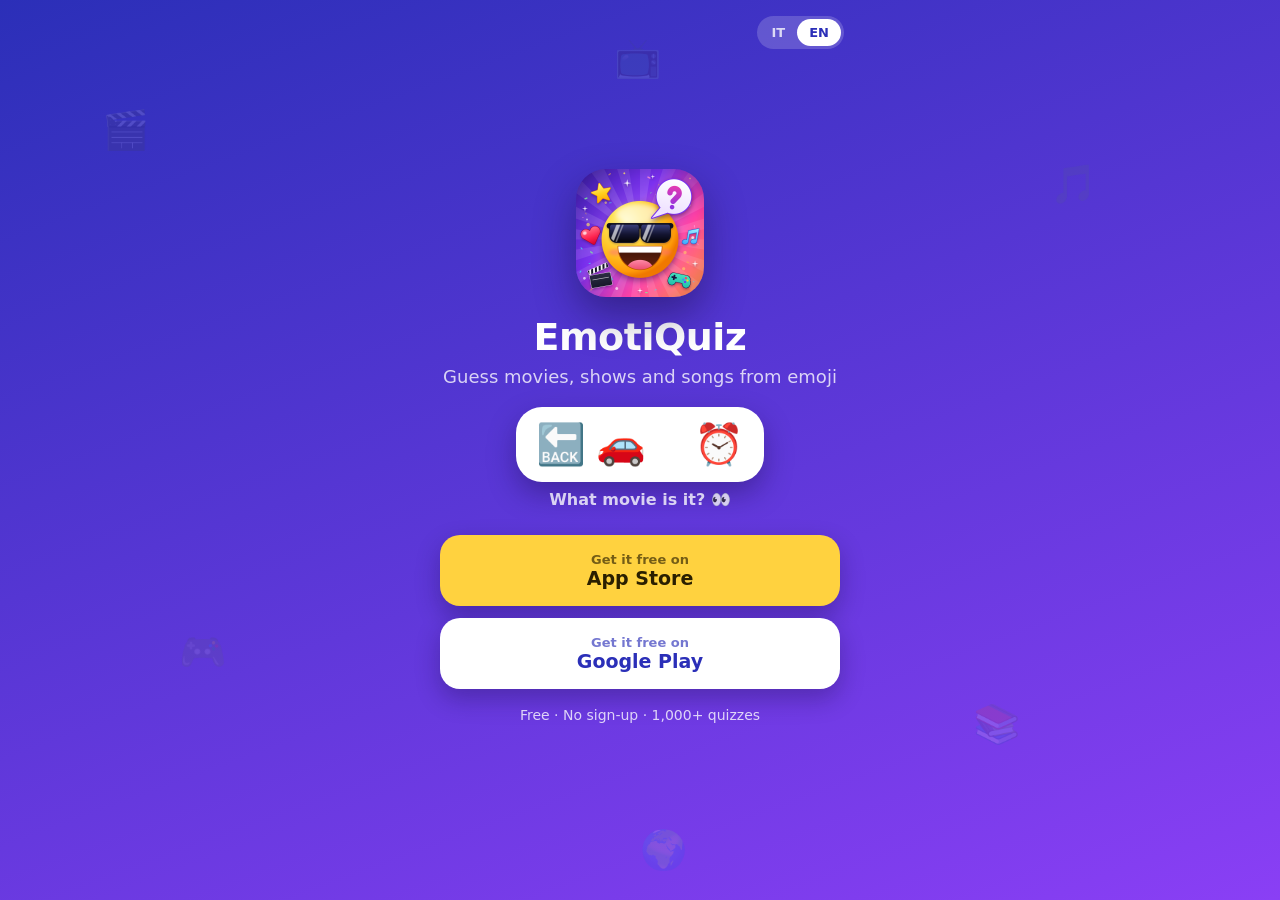
==== play.html @ 2ed98ac3 "Add link-in-bio page /play, real App Store link on the rebus page Co-Authored-By: Claude Sonnet 5.5 " ====
<!doctype html>
<html lang="en">
<head>
<meta charset="utf-8">
<meta name="viewport" content="width=device-width, initial-scale=1, viewport-fit=cover">
<title>EmotiQuiz · Play free</title>
<meta name="description" content="Guess movies, shows and songs from emoji. Indovina film, serie e canzoni dalle emoji.">
<meta property="og:title" content="EmotiQuiz · Guess it from the emoji">
<meta property="og:description" content="Indovina film, serie e canzoni dalle emoji. Free on iPhone and Android.">
<meta property="og:image" content="https://dadobdp.github.io/emotiquiz-icon.png">
<link rel="icon" href="emotiquiz-icon.png">
<style>
  :root { --a: #2b2fb8; --b: #8a3ff5; --fg: #fff; --soft: rgba(255,255,255,.78); }
  * { box-sizing: border-box; -webkit-tap-highlight-color: transparent; }
  html, body { height: 100%; }
  body {
    margin: 0; color: var(--fg); overflow-x: hidden;
    font-family: system-ui, -apple-system, "Segoe UI", Roboto, sans-serif;
    background: linear-gradient(160deg, var(--a), var(--b));
    background-attachment: fixed;
  }
  .drift { position: fixed; inset: 0; pointer-events: none; overflow: hidden; }
  .drift span { position: absolute; font-size: 38px; opacity: .14; animation: float 14s ease-in-out infinite; }
  @keyframes float { 50% { transform: translateY(-26px) rotate(8deg); } }
  main {
    position: relative; max-width: 440px; margin: 0 auto; text-align: center;
    padding: max(24px, env(safe-area-inset-top)) 20px max(32px, env(safe-area-inset-bottom));
    min-height: 100%; display: flex; flex-direction: column; justify-content: center;
  }
  .lang { position: absolute; top: max(16px, env(safe-area-inset-top)); right: 16px; display: flex;
          background: rgba(255,255,255,.18); border-radius: 999px; padding: 3px; }
  .lang button { all: unset; cursor: pointer; padding: 6px 12px; border-radius: 999px; font-size: 13px; font-weight: 800; color: var(--soft); }
  .lang button[aria-pressed="true"] { background: #fff; color: var(--a); }
  .icon { width: 128px; height: 128px; margin: 0 auto 18px; border-radius: 30px;
          box-shadow: 0 18px 40px rgba(20,10,60,.45); animation: pop .5s ease-out both; }
  @keyframes pop { from { transform: scale(.7); opacity: 0; } }
  h1 { margin: 0 0 6px; font-size: 38px; letter-spacing: -.5px; }
  .tag { margin: 0 0 18px; font-size: 18px; color: var(--soft); line-height: 1.35; }
  .plate { display: inline-flex; gap: 10px; background: #fff; border-radius: 26px; padding: 14px 20px;
           font-size: 40px; box-shadow: 0 12px 28px rgba(20,10,60,.35); margin-bottom: 8px; }
  .plate span { display: inline-block; animation: hop 2.4s ease-in-out infinite; }
  .plate span:nth-child(2) { animation-delay: .15s; } .plate span:nth-child(3) { animation-delay: .3s; }
  .plate span:nth-child(4) { animation-delay: .45s; }
  @keyframes hop { 0%, 60%, 100% { transform: none; } 30% { transform: translateY(-8px); } }
  .guess { margin: 0 0 26px; font-weight: 800; color: var(--soft); }
  .stores { display: grid; gap: 12px; }
  .store { display: block; padding: 17px 20px; border-radius: 20px; text-decoration: none; color: var(--a);
           background: #fff; font-size: 19px; font-weight: 900; box-shadow: 0 10px 24px rgba(20,10,60,.3);
           transition: transform .15s; }
  .store:active { transform: scale(.97); }
  .store small { display: block; font-size: 13px; font-weight: 700; opacity: .65; }
  .store.main { background: #ffd23f; color: #2a1f00; }
  .free { margin: 18px 0 0; font-size: 14px; color: var(--soft); }
  [hidden] { display: none !important; }
  @media (prefers-reduced-motion: reduce) { * { animation: none !important; transition: none !important; } }
</style>
</head>
<body>
<div class="drift" aria-hidden="true">
  <span style="left:8%;top:12%">🎬</span><span style="left:82%;top:18%;animation-delay:-3s">🎵</span>
  <span style="left:14%;top:70%;animation-delay:-6s">🎮</span><span style="left:76%;top:78%;animation-delay:-9s">📚</span>
  <span style="left:48%;top:4%;animation-delay:-4s">📺</span><span style="left:50%;top:92%;animation-delay:-8s">🌍</span>
</div>
<main>
  <div class="lang" role="group" aria-label="Language">
    <button id="l-it" aria-pressed="false">IT</button><button id="l-en" aria-pressed="false">EN</button>
  </div>
  <img class="icon" src="emotiquiz-icon.png" alt="EmotiQuiz" width="128" height="128">
  <h1>EmotiQuiz</h1>
  <p class="tag" id="tag"></p>
  <div><div class="plate" aria-hidden="true"><span>🔙</span><span>🚗</span><span>⚡</span><span>⏰</span></div></div>
  <p class="guess" id="guess"></p>
  <div class="stores">
    <a class="store" id="ios" href="#"><small id="ios-s"></small>App Store</a>
    <a class="store" id="android" href="#"><small id="android-s"></small>Google Play</a>
  </div>
  <p class="free" id="free"></p>
</main>
<script>
// Link in bio: one URL for every post. Opens the right store for the phone
// and passes the post's campaign on, so downloads can be traced back:
//   /play?c=post-12            (source defaults to "instagram")
//   /play?s=tiktok&c=reel-3
const APPLE = "https://apps.apple.com/it/app/emotiquiz-quiz-con-le-emoji/id6827072072";
const PLAY = "https://play.google.com/store/apps/details?id=com.emotiquiz.app";
// Provider token (pt) from App Store Connect → Analytics → Campaigns; Apple
// reports a campaign (ct, 40 characters at most) only together with it.
const APPLE_PT = "129674867";

const q = new URLSearchParams(location.search);
const source = (q.get("s") || "instagram").slice(0, 30);
const campaign = (q.get("c") || "bio").slice(0, 60);

const ios = new URL(APPLE);
if (APPLE_PT) { ios.searchParams.set("pt", APPLE_PT); ios.searchParams.set("ct", (source + "_" + campaign).slice(0, 40)); }
const play = new URL(PLAY);
play.searchParams.set("referrer", new URLSearchParams({
  utm_source: source, utm_medium: "social", utm_campaign: campaign }).toString());

const T = {
  it: { tag: "Indovina film, serie e canzoni dalle emoji", guess: "Che film è? 👀",
        go: "Scarica gratis su", free: "Gratis · Niente registrazione · Oltre 1.000 quiz" },
  en: { tag: "Guess movies, shows and songs from emoji", guess: "What movie is it? 👀",
        go: "Get it free on", free: "Free · No sign-up · 1,000+ quizzes" },
};
const $ = (id) => document.getElementById(id);
function show(lang) {
  const t = T[lang];
  document.documentElement.lang = lang;
  $("tag").textContent = t.tag; $("guess").textContent = t.guess; $("free").textContent = t.free;
  $("ios-s").textContent = $("android-s").textContent = t.go;
  $("l-it").setAttribute("aria-pressed", lang === "it");
  $("l-en").setAttribute("aria-pressed", lang === "en");
}
$("ios").href = ios.href;
$("android").href = play.href;
$("l-it").onclick = () => show("it");
$("l-en").onclick = () => show("en");
show((navigator.language || "").toLowerCase().startsWith("it") ? "it" : "en");

// The phone's own store leads and comes first; the other stays a tap away.
const ua = navigator.userAgent;
const isAndroid = /Android/i.test(ua);
if (isAndroid) { $("android").classList.add("main"); $("android").parentNode.prepend($("android")); }
else { $("ios").classList.add("main"); }
</script>
</body>
</html>
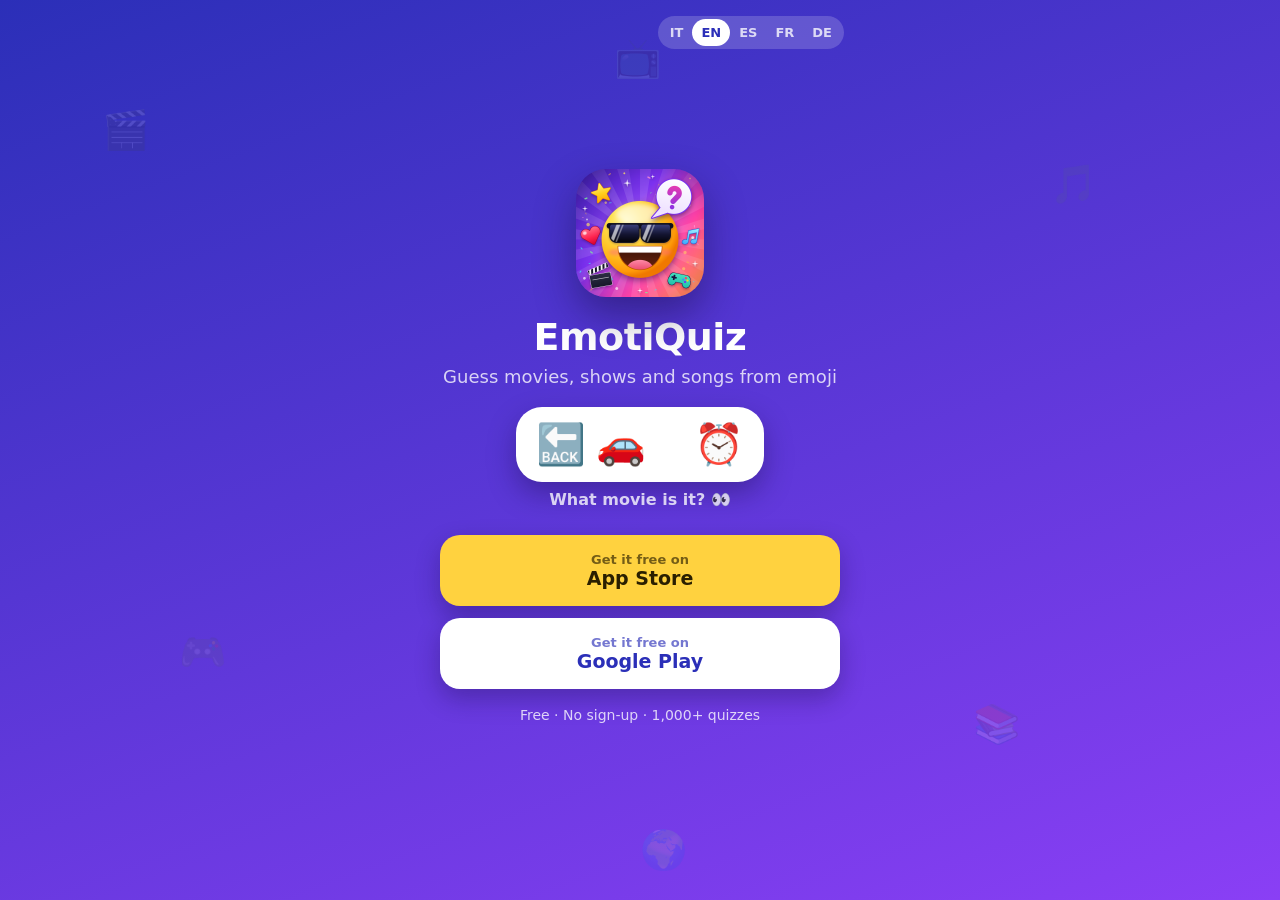
==== commit 87bfe06f: "Add Spanish, French and German to every page index, play, r, privacy and event/christmas now speak i" ====
--- a/play.html
+++ b/play.html
@@ -8,6 +8,11 @@
 <meta property="og:title" content="EmotiQuiz · Guess it from the emoji">
 <meta property="og:description" content="Indovina film, serie e canzoni dalle emoji. Free on iPhone and Android.">
 <meta property="og:image" content="https://dadobdp.github.io/emotiquiz-icon.png">
+<link rel="alternate" hreflang="it" href="https://dadobdp.github.io/play?lang=it">
+<link rel="alternate" hreflang="en" href="https://dadobdp.github.io/play?lang=en">
+<link rel="alternate" hreflang="es" href="https://dadobdp.github.io/play?lang=es">
+<link rel="alternate" hreflang="fr" href="https://dadobdp.github.io/play?lang=fr">
+<link rel="alternate" hreflang="de" href="https://dadobdp.github.io/play?lang=de">
 <link rel="icon" href="emotiquiz-icon.png">
 <style>
   :root { --a: #2b2fb8; --b: #8a3ff5; --fg: #fff; --soft: rgba(255,255,255,.78); }
@@ -29,7 +34,7 @@
   }
   .lang { position: absolute; top: max(16px, env(safe-area-inset-top)); right: 16px; display: flex;
           background: rgba(255,255,255,.18); border-radius: 999px; padding: 3px; }
-  .lang button { all: unset; cursor: pointer; padding: 6px 12px; border-radius: 999px; font-size: 13px; font-weight: 800; color: var(--soft); }
+  .lang button { all: unset; cursor: pointer; padding: 6px 9px; border-radius: 999px; font-size: 13px; font-weight: 800; color: var(--soft); }
   .lang button[aria-pressed="true"] { background: #fff; color: var(--a); }
   .icon { width: 128px; height: 128px; margin: 0 auto 18px; border-radius: 30px;
           box-shadow: 0 18px 40px rgba(20,10,60,.45); animation: pop .5s ease-out both; }
@@ -63,7 +68,7 @@
 </div>
 <main>
   <div class="lang" role="group" aria-label="Language">
-    <button id="l-it" aria-pressed="false">IT</button><button id="l-en" aria-pressed="false">EN</button>
+    <button data-set="it" aria-pressed="false">IT</button><button data-set="en" aria-pressed="false">EN</button><button data-set="es" aria-pressed="false">ES</button><button data-set="fr" aria-pressed="false">FR</button><button data-set="de" aria-pressed="false">DE</button>
   </div>
   <img class="icon" src="emotiquiz-icon.png" alt="EmotiQuiz" width="128" height="128">
   <h1>EmotiQuiz</h1>
@@ -81,6 +86,7 @@
 // and passes the post's campaign on, so downloads can be traced back:
 //   /play?c=post-12            (source defaults to "instagram")
 //   /play?s=tiktok&c=reel-3
+// ?lang=it|en|es|fr|de forces the language (else the device's, else English).
 const APPLE = "https://apps.apple.com/it/app/emotiquiz-quiz-con-le-emoji/id6827072072";
 const PLAY = "https://play.google.com/store/apps/details?id=com.emotiquiz.app";
 // Provider token (pt) from App Store Connect → Analytics → Campaigns; Apple
@@ -102,21 +108,39 @@
         go: "Scarica gratis su", free: "Gratis · Niente registrazione · Oltre 1.000 quiz" },
   en: { tag: "Guess movies, shows and songs from emoji", guess: "What movie is it? 👀",
         go: "Get it free on", free: "Free · No sign-up · 1,000+ quizzes" },
+  es: { tag: "Adivina películas, series y canciones con emojis", guess: "¿Qué película es? 👀",
+        go: "Descárgala gratis en", free: "Gratis · Sin registro · Más de 1.000 acertijos" },
+  fr: { tag: "Devine films, séries et chansons en emojis", guess: "C'est quel film\u00a0? 👀",
+        go: "Télécharge-la gratuitement sur", free: "Gratuit · Sans inscription · Plus de 1\u00a0000 rébus" },
+  de: { tag: "Errate Filme, Serien und Songs aus Emoji", guess: "Welcher Film ist das? 👀",
+        go: "Kostenlos laden:", free: "Kostenlos · Ohne Anmeldung · Über 1.000 Rätsel" },
 };
+const TITLE = { it: "EmotiQuiz · Gioca gratis", en: "EmotiQuiz · Play free", es: "EmotiQuiz · Juega gratis",
+                fr: "EmotiQuiz · Joue gratuitement", de: "EmotiQuiz · Kostenlos spielen" };
+const LANGS = Object.keys(T);
 const $ = (id) => document.getElementById(id);
 function show(lang) {
   const t = T[lang];
   document.documentElement.lang = lang;
+  document.title = TITLE[lang];
+  document.querySelector('meta[name="description"]').content = t.tag + ".";
   $("tag").textContent = t.tag; $("guess").textContent = t.guess; $("free").textContent = t.free;
   $("ios-s").textContent = $("android-s").textContent = t.go;
-  $("l-it").setAttribute("aria-pressed", lang === "it");
-  $("l-en").setAttribute("aria-pressed", lang === "en");
+  for (const b of document.querySelectorAll(".lang button")) b.setAttribute("aria-pressed", b.dataset.set === lang);
+}
+function pickLang() {
+  const forced = (q.get("lang") || "").toLowerCase();
+  if (LANGS.includes(forced)) return forced;
+  for (const l of navigator.languages || [navigator.language || ""]) {
+    const c = (l || "").slice(0, 2).toLowerCase();
+    if (LANGS.includes(c)) return c;
+  }
+  return "en";
 }
 $("ios").href = ios.href;
 $("android").href = play.href;
-$("l-it").onclick = () => show("it");
-$("l-en").onclick = () => show("en");
-show((navigator.language || "").toLowerCase().startsWith("it") ? "it" : "en");
+for (const b of document.querySelectorAll(".lang button")) b.onclick = () => show(b.dataset.set);
+show(pickLang());
 
 // The phone's own store leads and comes first; the other stays a tap away.
 const ua = navigator.userAgent;
